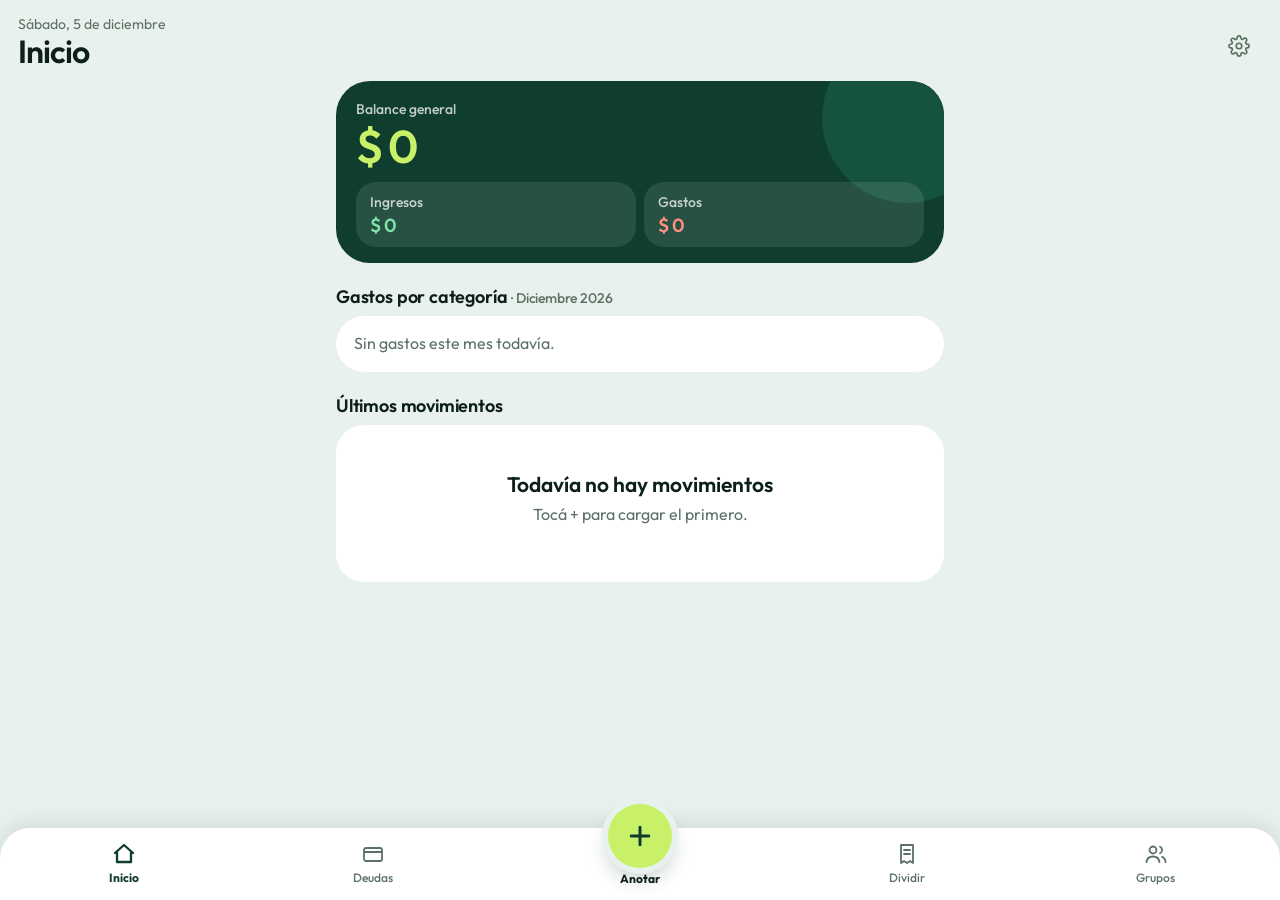
==== index.html @ 7098cc72 "Rediseño Bosque: bloques verde profundo + lima, Outfit, ingresos en verde y egresos en rojo siempre," ====
<!doctype html>
<html lang="es">
<head>
<meta charset="utf-8">
<meta name="viewport" content="width=device-width, initial-scale=1, viewport-fit=cover, interactive-widget=resizes-content">
<meta name="color-scheme" content="light dark">
<meta name="theme-color" content="#e9f1ec" media="(prefers-color-scheme: light)">
<meta name="theme-color" content="#0b1511" media="(prefers-color-scheme: dark)">
<meta name="apple-mobile-web-app-capable" content="yes">
<meta name="mobile-web-app-capable" content="yes">
<meta name="apple-mobile-web-app-title" content="Plata">
<link rel="manifest" href="manifest.json">
<link rel="icon" href="icons/icon.svg" type="image/svg+xml">
<link rel="apple-touch-icon" href="icons/icon-192.png">
<script>try{var t=localStorage.getItem('plata.theme');if(t==='light'||t==='dark'){var cs=t==='light'?'light dark':'dark';document.documentElement.setAttribute('data-theme',t);document.documentElement.style.colorScheme=cs;var m=document.querySelector('meta[name=color-scheme]');if(m)m.content=cs}}catch(e){}</script>
<link rel="preload" href="fonts/outfit.woff2" as="font" type="font/woff2" crossorigin>
<link rel="stylesheet" href="styles.css">
<title>Plata</title>
</head>
<body>
<header class="top">
  <div><p class="sub" id="sub"></p><h1 id="title">Inicio</h1></div>
  <span class="top-actions">
  <button class="icon-btn ai-only" data-act="chat" aria-label="Asistente">
    <svg viewBox="0 0 24 24" width="22" height="22" fill="none" stroke="currentColor" stroke-width="1.8" stroke-linecap="round" stroke-linejoin="round"><path d="M12 3l1.8 4.7L18.5 9.5l-4.7 1.8L12 16l-1.8-4.7L5.5 9.5l4.7-1.8zM19 15l.8 2.2L22 18l-2.2.8L19 21l-.8-2.2L16 18l2.2-.8z"/></svg>
  </button>
  <button class="icon-btn" data-act="settings" aria-label="Ajustes y backup">
    <svg viewBox="0 0 24 24" width="22" height="22" fill="none" stroke="currentColor" stroke-width="1.8" stroke-linecap="round"><circle cx="12" cy="12" r="3"/><path d="M19.4 15a1.7 1.7 0 0 0 .3 1.8l.1.1a2 2 0 1 1-2.8 2.8l-.1-.1a1.7 1.7 0 0 0-1.8-.3 1.7 1.7 0 0 0-1 1.5V21a2 2 0 1 1-4 0v-.1a1.7 1.7 0 0 0-1.1-1.5 1.7 1.7 0 0 0-1.8.3l-.1.1a2 2 0 1 1-2.8-2.8l.1-.1a1.7 1.7 0 0 0 .3-1.8 1.7 1.7 0 0 0-1.5-1H3a2 2 0 1 1 0-4h.1a1.7 1.7 0 0 0 1.5-1.1 1.7 1.7 0 0 0-.3-1.8l-.1-.1a2 2 0 1 1 2.8-2.8l.1.1a1.7 1.7 0 0 0 1.8.3H9a1.7 1.7 0 0 0 1-1.5V3a2 2 0 1 1 4 0v.1a1.7 1.7 0 0 0 1 1.5 1.7 1.7 0 0 0 1.8-.3l.1-.1a2 2 0 1 1 2.8 2.8l-.1.1a1.7 1.7 0 0 0-.3 1.8V9a1.7 1.7 0 0 0 1.5 1H21a2 2 0 1 1 0 4h-.1a1.7 1.7 0 0 0-1.5 1z"/></svg>
  </button>
  </span>
</header>

<main id="main"></main>

<nav class="tabs" id="tabs">
  <button data-act="tab" data-v="home"><svg viewBox="0 0 24 24"><path d="M3 11l9-8 9 8M5 10v10h14V10"/></svg><span>Inicio</span></button>
  <button data-act="tab" data-v="debts"><svg viewBox="0 0 24 24"><rect x="3" y="6" width="18" height="13" rx="2"/><path d="M3 10h18"/></svg><span>Deudas</span></button>
  <button class="add-center" data-act="addtx" aria-label="Anotar un gasto o ingreso"><span class="plus"><svg viewBox="0 0 24 24"><path d="M12 5v14M5 12h14"/></svg></span><span class="add-label">Anotar</span></button>
  <button data-act="tab" data-v="split"><svg viewBox="0 0 24 24"><path d="M6 3h12v18l-3-2-3 2-3-2-3 2zM9 8h6M9 12h6"/></svg><span>Dividir</span></button>
  <button data-act="tab" data-v="groups"><svg viewBox="0 0 24 24"><circle cx="9" cy="8" r="3.5"/><path d="M2.5 20c.5-3.5 3-5.5 6.5-5.5s6 2 6.5 5.5M16 4.8a3.5 3.5 0 0 1 0 6.4M18 14.8c2 .6 3.3 2.2 3.5 5.2"/></svg><span>Grupos</span></button>
</nav>

<div id="overlay" class="overlay" hidden>
  <div class="sheet" role="dialog" aria-modal="true">
    <div class="sheet-head"><h2 id="sheet-title"></h2><button class="icon-btn" data-act="close" aria-label="Cerrar">✕</button></div>
    <div id="sheet-body"></div>
  </div>
</div>
<section id="chat" class="chat" hidden aria-label="Asistente">
  <div class="chat-head"><button class="icon-btn" data-act="chatclose" aria-label="Volver">‹</button><b>Asistente</b>
    <span class="top-actions"><button class="icon-btn" data-act="chatclear" aria-label="Nueva conversación">↺</button><button class="icon-btn" data-act="cfg" aria-label="Configurar">⚙</button></span></div>
  <div id="chat-log" class="chat-log"></div>
  <form id="chat-form" class="chat-form"><input id="chat-input" type="text" placeholder="Escribí o dictá…" autocomplete="off" enterkeyhint="send"><button id="chat-send" class="btn">Enviar</button></form>
</section>
<div id="update" class="update" hidden role="status"><span>Hay una versión nueva de Plata.</span><button class="btn sm" data-act="reload">Actualizar</button></div>
<div id="toast" class="toast" hidden></div>

<script src="app.js"></script>
<script src="llm.js"></script>
<script src="assistant.js"></script>
<script src="calc.js"></script>
<script src="items.js"></script>
<script src="import.js"></script>
</body>
</html>
---- styles.css ----
/* Fuente propia (OFL), alojada en la app para que se vea igual en todos los teléfonos y funcione sin internet */
@font-face{font-family:"Outfit";src:url(fonts/outfit.woff2) format("woff2");font-weight:400 800;font-style:normal;font-display:swap;
  unicode-range:U+0000-00FF,U+0131,U+0152-0153,U+02BB-02BC,U+02C6,U+02DA,U+02DC,U+0304,U+0308,U+0329,U+2000-206F,U+20AC,U+2122,U+2191,U+2193,U+2212,U+2215,U+FEFF,U+FFFD}
/* Plata — identidad "Bosque": bloques de color, verde profundo con acento lima, formas redondas y objetivos táctiles grandes.
   Regla fija: ingresos en verde y egresos en rojo, siempre (--pos / --neg; sobre el bloque oscuro, --posx / --negx). */
:root{
  --bg:#e9f1ec; --surface:#ffffff; --ink:#0c1f18; --muted:#5b7066; --line:#d3e0d8;
  --accent:#0f3d2e; --accent-ink:#c8f169; --lime:#c8f169; --chip:#e4eee8;
  --pos:#157a52; --neg:#c0302a; --warn:#935f0c; --posx:#7ee2a8; --negx:#ff8f80;
  --hero:#0f3d2e; --hero2:#165240; --tint:15,61,46;
  --display:"Outfit",system-ui,-apple-system,"Segoe UI",Roboto,sans-serif;
  --sans:"Outfit",system-ui,-apple-system,"Segoe UI",Roboto,sans-serif;
  --nav-h:72px; --ease:cubic-bezier(.2,.8,.2,1);
}
:root{color-scheme:light dark}
/* oscuro: automático (según el teléfono) o forzado con data-theme="dark" */
@media (prefers-color-scheme:dark){
  :root:not([data-theme=light]){--bg:#0b1511;--surface:#13211b;--ink:#e6f2ec;--muted:#8aa398;--line:#223a2f;--chip:#1a2c24;
    --accent:#c8f169;--accent-ink:#0f3d2e;--pos:#7ee2a8;--neg:#ff8f80;--warn:#e0a94a;--tint:0,0,0;--hero:#0f3d2e;--hero2:#165240;color-scheme:dark}
}
:root[data-theme=dark]{--bg:#0b1511;--surface:#13211b;--ink:#e6f2ec;--muted:#8aa398;--line:#223a2f;--chip:#1a2c24;
  --accent:#c8f169;--accent-ink:#0f3d2e;--pos:#7ee2a8;--neg:#ff8f80;--warn:#e0a94a;--tint:0,0,0;--hero:#0f3d2e;--hero2:#165240;color-scheme:dark}
/* colores de las cintas (categorías) y del calendario de gasto por día; validados para claro y oscuro */
:root{--c1:#1a8a64;--c2:#3c6fd1;--c3:#d9692a;--c4:#b4468d;--c5:#b88f0f;--c6:#8a9a91;
  --h0:#e3ece7;--h1:#bfe0cf;--h2:#7fc2a2;--h3:#3a9b74;--h4:#0f3d2e;--t0:#8ba598;--t1:#0c1f18;--t2:#0c1f18;--t3:#ffffff;--t4:#c8f169;--alert:#c0302a;--alert-ink:#ffffff}
@media (prefers-color-scheme:dark){:root:not([data-theme=light]){--c1:#2fa888;--c2:#d9703c;--c3:#5b92ea;--c4:#c46aa0;--c5:#b88d18;--c6:#6f8279;
  --h0:#1a2c24;--h1:#1f4d3b;--h2:#2e7a5a;--h3:#4fae82;--h4:#a8e8c4;--t0:#5d786b;--t1:#cfe9dc;--t2:#ffffff;--t3:#06140e;--t4:#06140e;--alert:#ff8f80;--alert-ink:#2a0f0a}}
:root[data-theme=dark]{--c1:#2fa888;--c2:#d9703c;--c3:#5b92ea;--c4:#c46aa0;--c5:#b88d18;--c6:#6f8279;
  --h0:#1a2c24;--h1:#1f4d3b;--h2:#2e7a5a;--h3:#4fae82;--h4:#a8e8c4;--t0:#5d786b;--t1:#cfe9dc;--t2:#ffffff;--t3:#06140e;--t4:#06140e;--alert:#ff8f80;--alert-ink:#2a0f0a}
*{box-sizing:border-box;-webkit-tap-highlight-color:transparent}
html{scroll-behavior:smooth;-webkit-text-size-adjust:100%;text-size-adjust:100%}
html,body{overscroll-behavior-y:contain}   /* evita recargar sin querer al deslizar hacia abajo */
html,body{margin:0;background:var(--bg);color:var(--ink);font:16px/1.45 var(--sans);font-variant-numeric:tabular-nums}
button,input,select{font:inherit;color:inherit}
button{cursor:pointer;border:0;background:none;transition:transform .15s var(--ease),background-color .2s,opacity .2s}
button:active{transform:scale(.98)}

.top{position:sticky;top:0;z-index:5;display:flex;align-items:flex-end;justify-content:space-between;
  padding:calc(env(safe-area-inset-top) + 14px) 18px 10px;background:linear-gradient(var(--bg) 82%,transparent)}
.sub{margin:0;font-size:14px;color:var(--muted)}
.sub::first-letter{text-transform:uppercase}
.top h1{margin:0;font:600 32px/1.1 var(--display);letter-spacing:-.03em}
.icon-btn{width:46px;height:46px;border-radius:50%;display:grid;place-items:center;color:var(--muted)}
.icon-btn:hover{background:var(--chip);color:var(--ink)}
main{padding:2px 16px calc(var(--nav-h) + 120px + env(safe-area-inset-bottom));max-width:640px;margin:0 auto;position:relative}
main>*{animation:rise .38s var(--ease) both}
main>*:nth-child(2){animation-delay:.04s}main>*:nth-child(3){animation-delay:.08s}main>*:nth-child(4){animation-delay:.12s}
main>*:nth-child(5){animation-delay:.16s}main>*:nth-child(n+6){animation-delay:.2s}
@keyframes rise{from{opacity:0;transform:translateY(10px)}to{opacity:1;transform:none}}

/* superficies: bloques redondos de color, sin bordes */
.card{background:var(--surface);border-radius:28px;padding:16px 18px;margin-bottom:10px}
button.card{transition:transform .15s var(--ease),background-color .2s}
button.card:hover{background:var(--chip)}
/* bloque verde profundo: balance general y totales grandes */
.hero{position:relative;overflow:hidden;background:var(--hero);color:#fff;border-radius:34px;padding:18px 20px 16px;margin-bottom:10px}
.hero::after{content:"";position:absolute;right:-48px;top:-48px;width:170px;height:170px;border-radius:50%;background:var(--hero2);pointer-events:none}
.hero>*{position:relative;z-index:1}
.hero .label,.hero .muted{color:rgba(255,255,255,.75)}
.hero .big{color:var(--lime)}
.hero .big.neg{color:var(--negx)}
.hero .pos{color:var(--posx)}.hero .neg{color:var(--negx)}
.hero .pair{display:grid;grid-template-columns:1fr 1fr;gap:8px;margin-top:2px}
.hero .pair>div{background:rgba(255,255,255,.1);border-radius:20px;padding:10px 14px;display:grid;gap:1px}
.hero .pair b{font:600 19px var(--display);letter-spacing:-.02em;white-space:nowrap}
.label{font-size:14px;color:var(--muted);font-weight:500}
.big{font:600 46px/1.05 var(--display);letter-spacing:-.04em;margin:2px 0 12px}
.big.sm{font-size:36px}   /* balances larguísimos: la cifra se achica en vez de pasarse del ancho */
.pos{color:var(--pos)} .neg{color:var(--neg)} .muted{color:var(--muted)} .warn{color:var(--warn)}
.row{display:flex;align-items:center;gap:12px;justify-content:space-between}
.grid2{display:grid;grid-template-columns:1fr 1fr;gap:10px;margin-bottom:10px}
.grid2 .card{margin:0}
.stat{font:600 26px var(--display);margin-top:2px;letter-spacing:-.02em}
h3{margin:22px 0 8px;font:600 18px var(--display);color:var(--ink);letter-spacing:-.01em}
.card>h3:first-child{margin-top:0}
.list{margin-bottom:10px}
main>.list{background:var(--surface);border-radius:28px;padding:4px 14px}
.card .list,.dayc .list{background:none;border-radius:0;padding:0}
.item{display:flex;align-items:center;gap:14px;padding:11px 4px;min-height:60px;border-bottom:1px solid var(--line);width:100%;text-align:left;transition:background-color .2s,padding .2s var(--ease)}
.item:last-child{border-bottom:0}
@media (hover:hover){button.item:hover{background:var(--chip);padding-left:10px;padding-right:10px;border-radius:18px}}
.item .grow{flex:1;min-width:0}
.item .t{font-weight:600;white-space:nowrap;overflow:hidden;text-overflow:ellipsis}
.item .s{font-size:13.5px;color:var(--muted)}
.amt{font:600 17px var(--display);white-space:nowrap}
/* círculos con la inicial; en los movimientos toman el color de la categoría */
.dot{width:44px;height:44px;border-radius:50%;background:var(--chip);display:grid;place-items:center;font:600 18px var(--display);flex:none;color:var(--ink)}
.dot[style*="--c"]{color:#fff}
.dot.d5{color:#1d1500}
.bar{height:6px;border-radius:99px;background:var(--chip);overflow:hidden;margin-top:8px}
.bar>i{display:block;height:100%;background:var(--c1);border-radius:99px;transition:width .5s var(--ease)}
.catrow{margin:12px 0}.catrow .row{font-size:15px}
.empty{text-align:center;padding:40px 24px;color:var(--muted)}
.empty b{display:block;color:var(--ink);font:600 21px var(--display);margin-bottom:6px}

.btn{display:inline-flex;align-items:center;justify-content:center;gap:8px;min-height:52px;padding:0 24px;border-radius:26px;
  background:var(--accent);color:var(--accent-ink);font-weight:600;transition:transform .15s var(--ease),filter .2s,background-color .2s}
.btn:hover{filter:brightness(1.08)}
.btn.ghost{background:var(--chip);color:var(--ink)}.btn.ghost:hover{filter:none;background:var(--line)}
.btn.danger{background:transparent;color:var(--neg);box-shadow:inset 0 0 0 1.5px var(--line)}
.btn.block{width:100%}
.btn.sm{min-height:44px;padding:0 18px;font-size:15px;border-radius:22px}
.btns{display:flex;gap:8px;flex-wrap:wrap;margin-top:12px}
.month{display:flex;align-items:center;justify-content:space-between;margin:0 0 12px}
.month button{width:46px;height:46px;border-radius:50%;background:var(--surface);font-size:20px}
.month b{font:600 21px var(--display)}
/* botón central: anotar gasto o ingreso (círculo lima que sobresale de la barra) */
.tabs .add-center{flex:1.15;color:var(--ink);overflow:visible}
.add-center .plus{width:64px;height:64px;margin-top:-36px;border-radius:50%;background:var(--lime);color:#0f3d2e;display:grid;place-items:center;
  box-shadow:0 0 0 6px var(--bg),0 10px 20px rgba(var(--tint),.25);transition:transform .15s var(--ease),filter .2s}
.add-center .plus svg{width:30px;height:30px;stroke-width:2.4}
.add-center:hover .plus{filter:brightness(1.05)}
.add-center:active .plus{transform:scale(.94)}
.add-label{font-weight:700;margin-top:-1px}
.link{color:var(--accent);font-weight:600;text-decoration:underline;text-underline-offset:3px;padding:0}
:root:not([data-theme=dark]) .link{color:var(--c1)}
@media (prefers-color-scheme:dark){:root:not([data-theme=light]) .link{color:var(--accent)}}
.tiles .card{display:grid;gap:4px;text-align:left}
.tile-t{font:600 18px/1.2 var(--display);letter-spacing:-.01em}
.tiles .muted{font-size:13.5px}
.tabs{position:fixed;left:0;right:0;bottom:0;z-index:6;display:flex;height:calc(var(--nav-h) + env(safe-area-inset-bottom));
  padding-bottom:env(safe-area-inset-bottom);background:var(--surface);border-radius:30px 30px 0 0;box-shadow:0 -6px 20px rgba(var(--tint),.1)}
.tabs button{flex:1;display:flex;flex-direction:column;align-items:center;justify-content:center;gap:3px;color:var(--muted);font-size:12px;font-weight:500;position:relative}
.tabs svg{width:24px;height:24px;fill:none;stroke:currentColor;stroke-width:1.8;stroke-linecap:round;stroke-linejoin:round}
.tabs button.on{color:var(--accent);font-weight:700}
:root:not([data-theme=dark]) .tabs button.on{color:var(--hero)}
@media (prefers-color-scheme:dark){:root:not([data-theme=light]) .tabs button.on{color:var(--lime)}}
.tabs button.on svg{stroke-width:2.3}

.overlay{position:fixed;inset:0;z-index:40;background:rgba(5,20,14,.5);display:flex;align-items:flex-end;justify-content:center;backdrop-filter:blur(2px)}
.overlay[hidden]{display:none}
.sheet{background:var(--bg);width:100%;max-width:640px;max-height:92dvh;overflow:auto;border-radius:32px 32px 0 0;padding:8px 18px calc(24px + env(safe-area-inset-bottom));animation:up .28s var(--ease)}
@keyframes up{from{transform:translateY(48px);opacity:0}to{transform:none;opacity:1}}
.sheet-head{display:flex;justify-content:space-between;align-items:center;position:sticky;top:0;background:var(--bg);padding:10px 0;z-index:2}
.sheet-head h2{margin:0;font:600 24px var(--display);letter-spacing:-.02em}
form{display:grid;gap:14px}
label{display:grid;gap:6px;font-size:14px;font-weight:500;color:var(--muted)}
input[type=text],input[type=date],input[type=number],input[type=tel],input[type=password],select{
  width:100%;min-height:52px;padding:0 16px;border-radius:18px;border:0;background:var(--surface);color:var(--ink);font-size:17px;box-shadow:inset 0 0 0 1.5px var(--line);transition:box-shadow .2s}
input:focus,select:focus{outline:0;box-shadow:inset 0 0 0 2.5px var(--c1)}
/* tema Claro con el teléfono en oscuro: el navegador pinta en blanco el ícono del calendario */
@media (prefers-color-scheme:dark){:root[data-theme=light] input::-webkit-calendar-picker-indicator{filter:invert(1)}}
input.money{font:600 32px var(--display);min-height:68px;letter-spacing:-.02em}
.seg{display:grid;grid-auto-flow:column;gap:4px;background:var(--chip);padding:4px;border-radius:24px}
.seg label{margin:0;text-align:center;color:var(--ink);cursor:pointer;font-weight:500}
.seg input{position:absolute;opacity:0;pointer-events:none}
.seg span{display:block;padding:12px 6px;border-radius:20px;font-size:15px;transition:background-color .2s,color .2s}
.seg input:checked+span{background:var(--accent);color:var(--accent-ink);font-weight:600}
.checks{display:flex;flex-wrap:wrap;gap:8px}
.checks label{display:flex;flex-direction:row;align-items:center;gap:6px;background:var(--chip);color:var(--ink);padding:10px 14px;border-radius:99px;min-height:44px}
.toast{position:fixed;left:50%;transform:translateX(-50%);bottom:calc(var(--nav-h) + 96px + env(safe-area-inset-bottom));z-index:50;background:var(--ink);color:var(--bg);padding:12px 18px;border-radius:99px;font-size:14px;font-weight:600;max-width:90vw}
.toast[hidden]{display:none}
.update{position:fixed;left:14px;right:14px;bottom:calc(var(--nav-h) + 14px + env(safe-area-inset-bottom));z-index:45;max-width:612px;margin:0 auto;display:flex;align-items:center;justify-content:space-between;gap:12px;
  background:var(--ink);color:var(--bg);padding:10px 12px 10px 18px;border-radius:26px;box-shadow:0 10px 24px rgba(var(--tint),.3);font-weight:600;font-size:14px}
.update[hidden]{display:none}
.update .btn{background:var(--bg);color:var(--ink)}
.pill{display:inline-block;font-size:12px;font-weight:600;padding:2px 10px;border-radius:99px;background:var(--chip)}
.back{margin:0 0 8px -8px;color:var(--ink);font-weight:600;padding:8px}

.irow{display:grid;gap:8px;background:var(--surface);border-radius:20px;padding:10px}
.irow-top{display:grid;grid-template-columns:1fr 92px 40px;gap:8px;align-items:center}
.imp-top{display:grid;grid-template-columns:28px 1fr 96px;gap:8px;align-items:center}
.imp-top input[type=checkbox]{width:22px;height:22px;accent-color:var(--c1)}
.imp-bot{display:grid;grid-template-columns:1fr 1fr;gap:6px}
.imp-bot .m-cat{grid-column:1/-1}
.imp-bot input,.imp-bot select,.imp-top input[type=text]{font-size:14px;min-height:42px;padding:0 10px}
.btn:disabled{opacity:.5;cursor:default}
.combo{position:relative}
.combo input{padding-right:48px}
.combo-btn{position:absolute;right:4px;top:5px;width:42px;height:42px;border-radius:50%;color:var(--muted);font-size:16px}
.combo-btn:hover{background:var(--chip)}
.combo-list{position:absolute;left:0;right:0;top:calc(100% + 4px);z-index:8;max-height:220px;overflow:auto;background:var(--surface);border-radius:20px;
  box-shadow:0 12px 28px rgba(var(--tint),.28),inset 0 0 0 1.5px var(--line);padding:4px}
.combo-list[hidden]{display:none}
.combo-opt{display:block;width:100%;text-align:left;padding:12px 14px;border-radius:14px;color:var(--ink);font-size:16px}
.combo-opt:hover,.combo-opt:focus-visible{background:var(--chip)}
.combo-opt.new{color:var(--c1);font-weight:600}
.prows{display:grid;gap:10px}
.prow{display:grid;grid-template-columns:1fr 1fr 42px;gap:8px;align-items:center}
.prow.col{grid-template-columns:1fr;background:var(--surface);border-radius:20px;padding:10px}
.rowtop{display:grid;grid-template-columns:1fr 42px;gap:8px;align-items:center}
.checks label[hidden]{display:none}
.grid2 input[type=text]{min-height:46px;font-size:15px}
.top-actions{display:flex;gap:2px}
body:not(.has-ai) .ai-only{display:none!important}
.chat{position:fixed;inset:0;z-index:25;background:var(--bg);display:flex;flex-direction:column;max-width:640px;margin:0 auto}
.chat[hidden]{display:none}
.chat-head{display:flex;align-items:center;justify-content:space-between;padding:calc(env(safe-area-inset-top) + 10px) 12px 10px;box-shadow:0 1px 0 var(--line)}
.chat-head b{font:600 20px var(--display)}
.chat-head .icon-btn{font-size:22px}
.chat-log{flex:1;overflow:auto;padding:16px;display:flex;flex-direction:column;gap:10px}
.msg{max-width:85%;padding:11px 16px;border-radius:22px;line-height:1.4;word-wrap:break-word}
.msg.user{align-self:flex-end;background:var(--accent);color:var(--accent-ink);border-radius:22px 22px 6px 22px}
.msg.bot{align-self:flex-start;background:var(--surface);border-radius:22px 22px 22px 6px}
.msg.note{align-self:center;background:var(--chip);font-size:13px;font-weight:600;padding:6px 14px;color:var(--pos);border-radius:99px}
.msg.err{align-self:center;color:var(--neg);font-size:14px;text-align:center}
.typing{display:flex;gap:4px}.typing i{width:7px;height:7px;border-radius:50%;background:var(--muted);animation:b 1s infinite}
.typing i:nth-child(2){animation-delay:.15s}.typing i:nth-child(3){animation-delay:.3s}
@keyframes b{50%{opacity:.25}}
.chips{display:flex;flex-wrap:wrap;gap:8px;justify-content:center}
.chips button{background:var(--chip);padding:10px 16px;border-radius:99px;font-size:14px;min-height:44px}
.chips button:hover{background:var(--line)}
.chat-form{display:flex;gap:8px;padding:10px 12px calc(10px + env(safe-area-inset-bottom));box-shadow:0 -1px 0 var(--line)}
.chat-form input{flex:1;min-height:52px;padding:0 18px;border-radius:26px;border:0;background:var(--surface);box-shadow:inset 0 0 0 1.5px var(--line);font-size:17px}
.chat-form .btn:disabled{opacity:.5}
/* gastos por categoría / método de pago: selector + cinta + leyenda en cuadros */
.tog{display:grid;grid-template-columns:1fr 1fr;background:var(--chip);border-radius:24px;padding:4px;margin-bottom:12px}
.tog button{min-height:46px;border-radius:20px;font-weight:500;color:var(--muted)}
.tog .on{background:var(--accent);color:var(--accent-ink);font-weight:600}
.rib{display:flex;height:30px;border-radius:15px;overflow:hidden;gap:3px;margin:2px 0 12px}.rib i{display:block}
.lgd{display:grid;grid-template-columns:1fr 1fr;gap:8px}
.lgd>div{background:var(--bg);border-radius:20px;padding:9px 14px;min-width:0}
.lgd span{display:flex;align-items:center;gap:7px;font-size:14px;color:var(--muted);white-space:nowrap;overflow:hidden;text-overflow:ellipsis}
.lgd i{width:11px;height:11px;border-radius:3px;flex:none}.lgd b{display:block;font:600 17px var(--display);letter-spacing:-.01em}

/* ver por mes: resumen, calendario de calor con el importe en miles, día elegido */
.hero.slim{padding:14px 16px;border-radius:30px}
.hero.slim .pair{grid-template-columns:1fr 1fr 1fr;margin:0}
.hero.slim .pair>div{padding:8px 10px;background:transparent;border-radius:0}
.hero.slim .pair>div+div{border-left:1px solid rgba(255,255,255,.15)}
.hero.slim .pair b{font-size:15px}
.hero.slim::after{display:none}
.cal{display:grid;grid-template-columns:repeat(7,1fr);gap:5px}
.cal .w{font:500 12px var(--sans);text-align:center;color:var(--muted);padding-bottom:2px}
.cal .d{aspect-ratio:.82;min-height:48px;border-radius:14px;display:flex;flex-direction:column;align-items:center;justify-content:center;font:600 14px/1.15 var(--sans);color:var(--ink);position:relative}
.d small{font:400 10px/1 var(--sans);opacity:.9}
.d.l0{background:var(--h0);color:var(--t0)}.d.l1{background:var(--h1);color:var(--t1)}.d.l2{background:var(--h2);color:var(--t2)}.d.l3{background:var(--h3);color:var(--t3)}.d.l4{background:var(--h4);color:var(--t4)}
.d.x{background:var(--alert);color:var(--alert-ink)}.d.x::after{content:"▲";position:absolute;right:5px;top:3px;font-size:8px}
.d.f{background:transparent;box-shadow:inset 0 0 0 1.5px var(--line);color:var(--muted)}
.d.v{visibility:hidden}
.d.sel{box-shadow:0 0 0 3px var(--bg),0 0 0 5.5px var(--ink)}
.calkey{display:flex;align-items:center;gap:5px;font-size:12px;color:var(--muted);margin:12px 2px 0;flex-wrap:wrap}
.calkey i{width:16px;height:12px;border-radius:4px;display:block}
.dayc{margin-top:14px;background:var(--surface);border-radius:28px;padding:8px 16px 4px}
.dayc .dh{display:flex;justify-content:space-between;align-items:baseline;padding:8px 0 2px;font:600 18px var(--display);letter-spacing:-.02em}
.dayc .dh span{font:600 16px var(--display)}
.dayc .list{margin:0}
.fchips{display:flex;gap:8px;margin:18px 0 6px;flex-wrap:wrap}
.fchips button{min-height:46px;padding:0 18px;border-radius:99px;background:var(--surface);color:var(--muted);font-weight:500}
.fchips .on{background:var(--accent);color:var(--accent-ink);font-weight:600}
main.still>*{animation:none!important}
.back{min-height:46px;display:inline-flex;align-items:center}
:focus-visible{outline:3px solid var(--c1);outline-offset:2px}
@media (prefers-reduced-motion:reduce){*,*::before,*::after{animation-duration:.01ms!important;animation-delay:0s!important;transition-duration:.01ms!important;scroll-behavior:auto!important}}
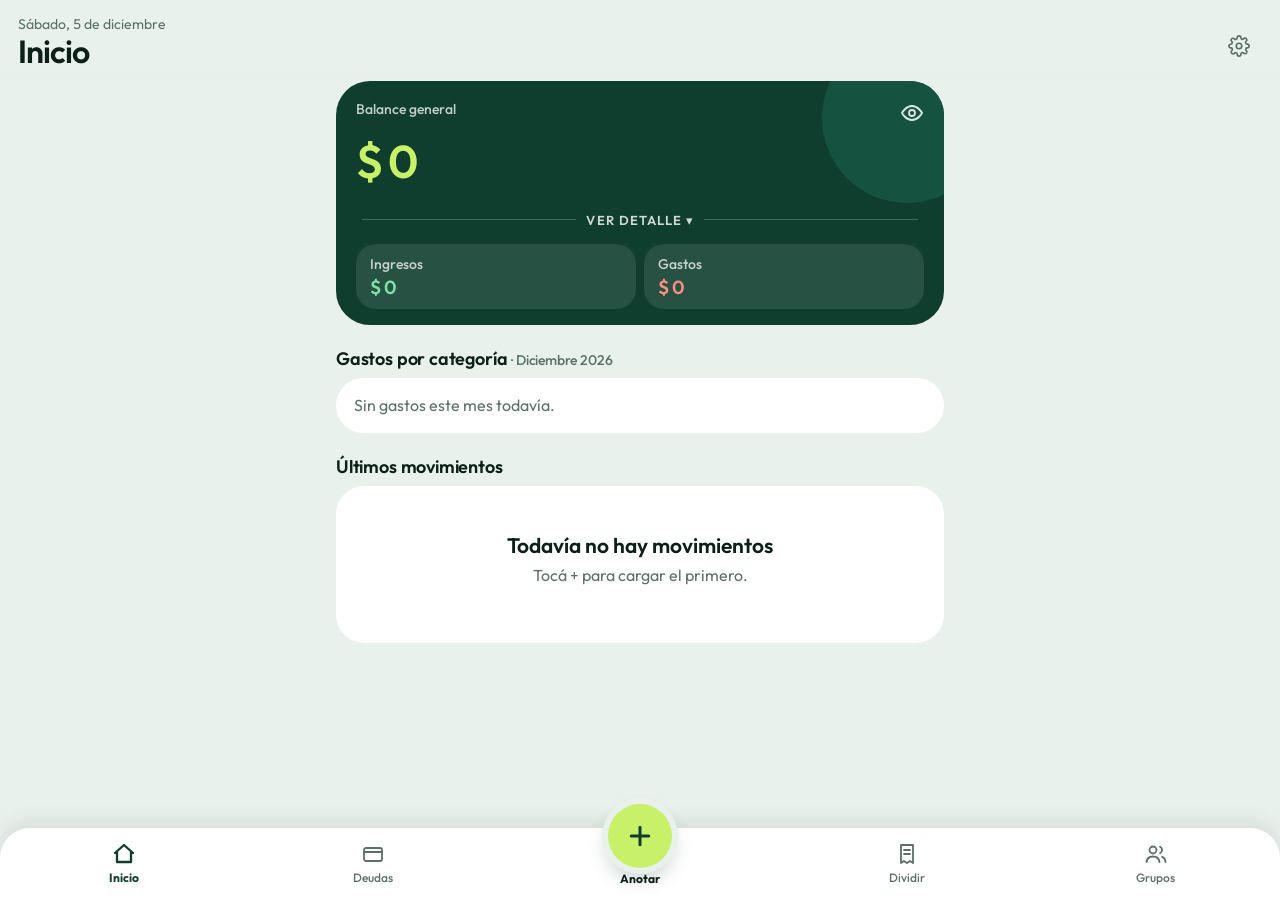
==== commit 4aa2aaba: "La pagina se desliza dentro de un contenedor propio para poder ocultar la barra (v45) Co-Authored-By" ====
--- a/index.html
+++ b/index.html
@@ -18,6 +18,7 @@
 <title>Plata</title>
 </head>
 <body>
+<div id="scroll" class="scroll">
 <header class="top">
   <div><p class="sub" id="sub"></p><h1 id="title">Inicio</h1></div>
   <span class="top-actions">
@@ -31,6 +32,7 @@
 </header>
 
 <main id="main"></main>
+</div>
 
 <nav class="tabs" id="tabs">
   <button data-act="tab" data-v="home"><svg viewBox="0 0 24 24"><path d="M3 11l9-8 9 8M5 10v10h14V10"/></svg><span>Inicio</span></button>
--- a/styles.css
+++ b/styles.css
@@ -22,14 +22,23 @@
   --accent:#c8f169;--accent-ink:#0f3d2e;--pos:#7ee2a8;--neg:#ff8f80;--warn:#e0a94a;--tint:0,0,0;--hero:#0f3d2e;--hero2:#165240;color-scheme:dark}
 /* colores de las cintas (categorías) y del calendario de gasto por día; validados para claro y oscuro */
 :root{--c1:#1a8a64;--c2:#3c6fd1;--c3:#d9692a;--c4:#b4468d;--c5:#b88f0f;--c6:#8a9a91;
-  --h0:#e3ece7;--h1:#bfe0cf;--h2:#7fc2a2;--h3:#3a9b74;--h4:#0f3d2e;--t0:#8ba598;--t1:#0c1f18;--t2:#0c1f18;--t3:#ffffff;--t4:#c8f169;--alert:#c0302a;--alert-ink:#ffffff}
+  --h0:#e3ece7;--t0:#4f665b;
+  --r1:#f6b5a6;--r2:#e5735f;--r3:#cf4630;--r4:#a82a1c;--g1:#9bd9c2;--g2:#3fb398;--g3:#11806a;--g4:#0b6652;
+  --rt1:#3a1209;--rt2:#2a0f0a;--rt3:#ffffff;--rt4:#ffffff;--gt1:#0c2a1f;--gt2:#06231a;--gt3:#ffffff;--gt4:#ffffff}
 @media (prefers-color-scheme:dark){:root:not([data-theme=light]){--c1:#2fa888;--c2:#d9703c;--c3:#5b92ea;--c4:#c46aa0;--c5:#b88d18;--c6:#6f8279;
-  --h0:#1a2c24;--h1:#1f4d3b;--h2:#2e7a5a;--h3:#4fae82;--h4:#a8e8c4;--t0:#5d786b;--t1:#cfe9dc;--t2:#ffffff;--t3:#06140e;--t4:#06140e;--alert:#ff8f80;--alert-ink:#2a0f0a}}
+  --h0:#1a2c24;--t0:#9db8ab;
+  --r1:#4a2420;--r2:#7d3129;--r3:#d9695a;--r4:#ff8f80;--g1:#17382f;--g2:#1f6a54;--g3:#2fa585;--g4:#7ee2a8;
+  --rt1:#ffd2ca;--rt2:#ffffff;--rt3:#1c0905;--rt4:#2a0f0a;--gt1:#c4eedd;--gt2:#ffffff;--gt3:#04150e;--gt4:#04150e}}
 :root[data-theme=dark]{--c1:#2fa888;--c2:#d9703c;--c3:#5b92ea;--c4:#c46aa0;--c5:#b88d18;--c6:#6f8279;
-  --h0:#1a2c24;--h1:#1f4d3b;--h2:#2e7a5a;--h3:#4fae82;--h4:#a8e8c4;--t0:#5d786b;--t1:#cfe9dc;--t2:#ffffff;--t3:#06140e;--t4:#06140e;--alert:#ff8f80;--alert-ink:#2a0f0a}
+  --h0:#1a2c24;--t0:#9db8ab;
+  --r1:#4a2420;--r2:#7d3129;--r3:#d9695a;--r4:#ff8f80;--g1:#17382f;--g2:#1f6a54;--g3:#2fa585;--g4:#7ee2a8;
+  --rt1:#ffd2ca;--rt2:#ffffff;--rt3:#1c0905;--rt4:#2a0f0a;--gt1:#c4eedd;--gt2:#ffffff;--gt3:#04150e;--gt4:#04150e}
 *{box-sizing:border-box;-webkit-tap-highlight-color:transparent}
-html{scroll-behavior:smooth;-webkit-text-size-adjust:100%;text-size-adjust:100%}
-html,body{overscroll-behavior-y:contain}   /* evita recargar sin querer al deslizar hacia abajo */
+html{-webkit-text-size-adjust:100%;text-size-adjust:100%}
+html,body{overscroll-behavior-y:contain}
+/* la página se desliza dentro de este contenedor (la barra del propio navegador no se puede ocultar con CSS, la de un contenedor sí) */
+.scroll{position:fixed;inset:0;overflow-y:auto;overflow-x:hidden;overscroll-behavior-y:contain;scroll-behavior:smooth}   /* evita recargar sin querer al deslizar hacia abajo */
+*{scrollbar-width:none}*::-webkit-scrollbar{display:none}   /* sin barra de desplazamiento visible (se sigue pudiendo deslizar) */
 html,body{margin:0;background:var(--bg);color:var(--ink);font:16px/1.45 var(--sans);font-variant-numeric:tabular-nums}
 button,input,select{font:inherit;color:inherit}
 button{cursor:pointer;border:0;background:none;transition:transform .15s var(--ease),background-color .2s,opacity .2s}
@@ -65,7 +74,8 @@
 .hero .pair b{font:600 19px var(--display);letter-spacing:-.02em;white-space:nowrap}
 .label{font-size:14px;color:var(--muted);font-weight:500}
 .big{font:600 46px/1.05 var(--display);letter-spacing:-.04em;margin:2px 0 12px}
-.big.sm{font-size:36px}   /* balances larguísimos: la cifra se achica en vez de pasarse del ancho */
+.big.sm{font-size:36px}.big.xs{font-size:28px}
+.stat.sm{font-size:20px}   /* balances larguísimos: la cifra se achica en vez de pasarse del ancho */
 .pos{color:var(--pos)} .neg{color:var(--neg)} .muted{color:var(--muted)} .warn{color:var(--warn)}
 .row{display:flex;align-items:center;gap:12px;justify-content:space-between}
 .grid2{display:grid;grid-template-columns:1fr 1fr;gap:10px;margin-bottom:10px}
@@ -158,8 +168,8 @@
 .back{margin:0 0 8px -8px;color:var(--ink);font-weight:600;padding:8px}
 
 .irow{display:grid;gap:8px;background:var(--surface);border-radius:20px;padding:10px}
-.irow-top{display:grid;grid-template-columns:1fr 92px 40px;gap:8px;align-items:center}
-.imp-top{display:grid;grid-template-columns:28px 1fr 96px;gap:8px;align-items:center}
+.irow-top{display:grid;grid-template-columns:1fr 124px 40px;gap:8px;align-items:center}
+.imp-top{display:grid;grid-template-columns:28px 1fr 118px;gap:8px;align-items:center}
 .imp-top input[type=checkbox]{width:22px;height:22px;accent-color:var(--c1)}
 .imp-bot{display:grid;grid-template-columns:1fr 1fr;gap:6px}
 .imp-bot .m-cat{grid-column:1/-1}
@@ -167,7 +177,7 @@
 .btn:disabled{opacity:.5;cursor:default}
 .combo{position:relative}
 .combo input{padding-right:48px}
-.combo-btn{position:absolute;right:4px;top:5px;width:42px;height:42px;border-radius:50%;color:var(--muted);font-size:16px}
+.combo-btn{position:absolute;right:3px;top:4px;width:46px;height:46px;border-radius:50%;color:var(--muted);font-size:16px}
 .combo-btn:hover{background:var(--chip)}
 .combo-list{position:absolute;left:0;right:0;top:calc(100% + 4px);z-index:8;max-height:220px;overflow:auto;background:var(--surface);border-radius:20px;
   box-shadow:0 12px 28px rgba(var(--tint),.28),inset 0 0 0 1.5px var(--line);padding:4px}
@@ -210,8 +220,10 @@
 .rib{display:flex;height:30px;border-radius:15px;overflow:hidden;gap:3px;margin:2px 0 12px}.rib i{display:block}
 .lgd{display:grid;grid-template-columns:1fr 1fr;gap:8px}
 .lgd>div{background:var(--bg);border-radius:20px;padding:9px 14px;min-width:0}
-.lgd span{display:flex;align-items:center;gap:7px;font-size:14px;color:var(--muted);white-space:nowrap;overflow:hidden;text-overflow:ellipsis}
-.lgd i{width:11px;height:11px;border-radius:3px;flex:none}.lgd b{display:block;font:600 17px var(--display);letter-spacing:-.01em}
+.lgd span{display:flex;align-items:center;gap:7px;font-size:14px;color:var(--muted);white-space:nowrap;min-width:0}
+.lgd em{font-style:normal}.lgd .n{overflow:hidden;text-overflow:ellipsis;min-width:0}
+.lgd b small{font:500 13px var(--sans);color:var(--muted);letter-spacing:0}
+.lgd i{width:11px;height:11px;border-radius:3px;flex:none}.lgd b{display:flex;justify-content:space-between;align-items:baseline;gap:6px;font:600 17px var(--display);letter-spacing:-.01em}
 
 /* ver por mes: resumen, calendario de calor con el importe en miles, día elegido */
 .hero.slim{padding:14px 16px;border-radius:30px}
@@ -223,14 +235,16 @@
 .cal{display:grid;grid-template-columns:repeat(7,1fr);gap:5px}
 .cal .w{font:500 12px var(--sans);text-align:center;color:var(--muted);padding-bottom:2px}
 .cal .d{aspect-ratio:.82;min-height:48px;border-radius:14px;display:flex;flex-direction:column;align-items:center;justify-content:center;font:600 14px/1.15 var(--sans);color:var(--ink);position:relative}
-.d small{font:400 10px/1 var(--sans);opacity:.9}
-.d.l0{background:var(--h0);color:var(--t0)}.d.l1{background:var(--h1);color:var(--t1)}.d.l2{background:var(--h2);color:var(--t2)}.d.l3{background:var(--h3);color:var(--t3)}.d.l4{background:var(--h4);color:var(--t4)}
-.d.x{background:var(--alert);color:var(--alert-ink)}.d.x::after{content:"▲";position:absolute;right:5px;top:3px;font-size:8px}
+.d small{font:500 10.5px/1 var(--sans)}.d small b{font-weight:800;margin-right:1px}
+.d.l0{background:var(--h0);color:var(--t0)}
+.d.r1{background:var(--r1);color:var(--rt1)}.d.r2{background:var(--r2);color:var(--rt2)}.d.r3{background:var(--r3);color:var(--rt3)}.d.r4{background:var(--r4);color:var(--rt4)}
+.d.g1{background:var(--g1);color:var(--gt1)}.d.g2{background:var(--g2);color:var(--gt2)}.d.g3{background:var(--g3);color:var(--gt3)}.d.g4{background:var(--g4);color:var(--gt4)}
 .d.f{background:transparent;box-shadow:inset 0 0 0 1.5px var(--line);color:var(--muted)}
 .d.v{visibility:hidden}
 .d.sel{box-shadow:0 0 0 3px var(--bg),0 0 0 5.5px var(--ink)}
 .calkey{display:flex;align-items:center;gap:5px;font-size:12px;color:var(--muted);margin:12px 2px 0;flex-wrap:wrap}
-.calkey i{width:16px;height:12px;border-radius:4px;display:block}
+.calkey i{width:16px;height:12px;border-radius:4px;display:block}.calkey i.mid{background:var(--h0);box-shadow:inset 0 0 0 1px var(--line)}
+.calnote{margin:8px 2px 0;font-size:13px;color:var(--muted)}.calnote b{color:var(--ink)}
 .dayc{margin-top:14px;background:var(--surface);border-radius:28px;padding:8px 16px 4px}
 .dayc .dh{display:flex;justify-content:space-between;align-items:baseline;padding:8px 0 2px;font:600 18px var(--display);letter-spacing:-.02em}
 .dayc .dh span{font:600 16px var(--display)}
@@ -238,6 +252,63 @@
 .fchips{display:flex;gap:8px;margin:18px 0 6px;flex-wrap:wrap}
 .fchips button{min-height:46px;padding:0 18px;border-radius:99px;background:var(--surface);color:var(--muted);font-weight:500}
 .fchips .on{background:var(--accent);color:var(--accent-ink);font-weight:600}
+/* campos de monto: símbolo $ fijo a la izquierda */
+.mi{position:relative;display:block;min-width:0}
+.mi>.cur{position:absolute;left:13px;top:50%;transform:translateY(-50%);color:var(--muted);font-weight:600;font-size:15px;pointer-events:none;transition:color .15s}
+.mi:has(input:not(:placeholder-shown))>.cur{color:var(--ink)}
+.mi input[inputmode]{padding-left:26px}
+.imp-top .mi>.cur,.irow-top .mi>.cur{left:10px;font-size:14px}
+.imp-top .mi input[inputmode],.irow-top .mi input[inputmode]{padding-left:22px;padding-right:8px}
+.mi.big>.cur{left:16px;font:600 28px var(--display)}
+.mi.big input[inputmode]{padding-left:42px}
+/* cambio de categoría ↔ método de pago: solo se anima la cinta y la leyenda */
+.swap{animation:swapin .28s var(--ease) both}
+@keyframes swapin{from{opacity:0;transform:translateY(5px)}to{opacity:1;transform:none}}
+/* mover plata: cómo queda el saldo de cada cuenta */
+.effect{background:var(--surface);border-radius:18px;padding:10px 14px;font-size:14px;display:flex;justify-content:space-between;align-items:center;gap:10px}
+/* fichas de cuenta sobre el calendario */
+.chips2{display:flex;gap:8px;overflow-x:auto;scrollbar-width:none;margin:0 -16px 12px;padding:2px 16px}.chips2::-webkit-scrollbar{display:none}
+.chips2 button{flex:none;min-height:46px;padding:0 16px;border-radius:99px;background:var(--surface);color:var(--muted);font-weight:500;display:flex;align-items:center;gap:8px;white-space:nowrap}
+.chips2 button i{width:10px;height:10px;border-radius:50%;display:block;flex:none}
+.chips2 .on{background:var(--accent);color:var(--accent-ink);font-weight:600}
+.dot.tr{background:var(--chip);color:var(--muted);font-size:20px}
+/* balance: ojo, línea de resumen y detalle por cuenta */
+.hero .toprow{display:flex;justify-content:space-between;align-items:flex-start}
+.eye{width:44px;height:44px;margin:-8px -10px 0 0;display:grid;place-items:center;border-radius:50%;color:rgba(255,255,255,.85);flex:none}
+.eye svg{width:24px;height:24px;fill:none;stroke:currentColor;stroke-width:1.8;stroke-linecap:round;stroke-linejoin:round}
+.hero .insight{font-size:13.5px;margin:-6px 0 8px;color:rgba(255,255,255,.85)}.hero .insight b{font-weight:700}
+.hero .det{display:flex;align-items:center;gap:10px;width:100%;color:rgba(255,255,255,.8);font:600 13px var(--sans);letter-spacing:.08em;text-transform:uppercase;margin:0 0 2px;min-height:44px}
+.hero .det i{flex:1;height:1px;background:rgba(255,255,255,.22);display:block}
+.hero .drows{margin-bottom:8px}
+.hero .drow{display:grid;grid-template-columns:16px 1fr auto;gap:10px;align-items:center;min-height:46px;width:100%;text-align:left;color:#fff;border-top:1px solid rgba(255,255,255,.1)}
+.hero .drow i{width:10px;height:10px;border-radius:50%;display:block}.hero .drow b{font:600 16px var(--display)}.hero .drow small{opacity:.7;font-size:12.5px;margin-left:6px}
+.hero .drow b.neg{color:var(--negx)}
+/* elegir la cuenta con una lista: círculo de selección, nombre, saldo y cómo queda */
+.pk>.label{margin-bottom:6px}
+.rcards{display:grid;border-radius:22px;background:var(--surface);overflow:hidden;box-shadow:inset 0 0 0 1.5px var(--line)}
+.rcmore{display:grid}.rcmore[hidden]{display:none}
+.rc{display:grid;grid-template-columns:28px 1fr auto;gap:12px;align-items:center;min-height:62px;padding:6px 14px;width:100%;text-align:left;border-top:1px solid var(--line)}
+.rcards>.rc:first-child{border-top:0}
+.rc .rb{width:24px;height:24px;border-radius:50%;box-shadow:inset 0 0 0 2px var(--muted);display:block;flex:none}
+.rc.on{background:var(--chip)}.rc.on .rb{box-shadow:inset 0 0 0 7px var(--accent)}
+.rc b{display:block;font-weight:600}.rc small{display:block;color:var(--muted);font-size:13px}
+.rc .am{font:600 16px var(--display);white-space:nowrap}
+.rc:disabled{opacity:.4;cursor:default}
+.rc.more{min-height:50px;color:var(--muted);font-weight:500}
+.rc.add{grid-template-columns:28px 1fr}.rc.add .rb.plus{box-shadow:none;display:grid;place-items:center;font:500 22px/1 var(--sans);color:var(--c1)}
+.rc.add .newbtn{text-align:left;font-weight:600;color:var(--c1);min-height:44px}.rc.add .newbtn[hidden],.rc.add .newin[hidden]{display:none}
+.rc.add .newin{min-height:44px;box-shadow:none;background:transparent;padding:0;border-radius:0;font-size:16px}
+.rc.add .newin:focus{box-shadow:none}
+.item .ch{color:var(--muted);font-size:22px;flex:none}
+.sheet h3:first-child{margin-top:4px}
+/* hoja de resumen de una cuenta */
+.mini3{display:grid;gap:8px;margin:2px 0 14px}
+.mini3>div{background:var(--surface);border-radius:20px;padding:10px 12px;min-width:0}
+.mini3 small{display:block;color:var(--muted);font-size:12.5px}.mini3 b{display:block;font:600 16px var(--display);margin-top:2px;white-space:nowrap;overflow:hidden;text-overflow:ellipsis}
+.mini3.stack{grid-template-columns:1fr}.mini3.stack>div{display:flex;justify-content:space-between;align-items:baseline;gap:12px}.mini3.stack b{margin:0;font-size:17px}
+.acts{display:flex;gap:8px;margin:12px 0 0}.acts .btn{flex:1;min-width:0;padding:0 10px;font-size:15px}
+.lgd.long b{font-size:15px;flex-wrap:wrap;row-gap:0}
+.hero .drow>span{min-width:0;overflow:hidden;text-overflow:ellipsis;white-space:nowrap}.hero .drow b{white-space:nowrap}
 main.still>*{animation:none!important}
 .back{min-height:46px;display:inline-flex;align-items:center}
 :focus-visible{outline:3px solid var(--c1);outline-offset:2px}
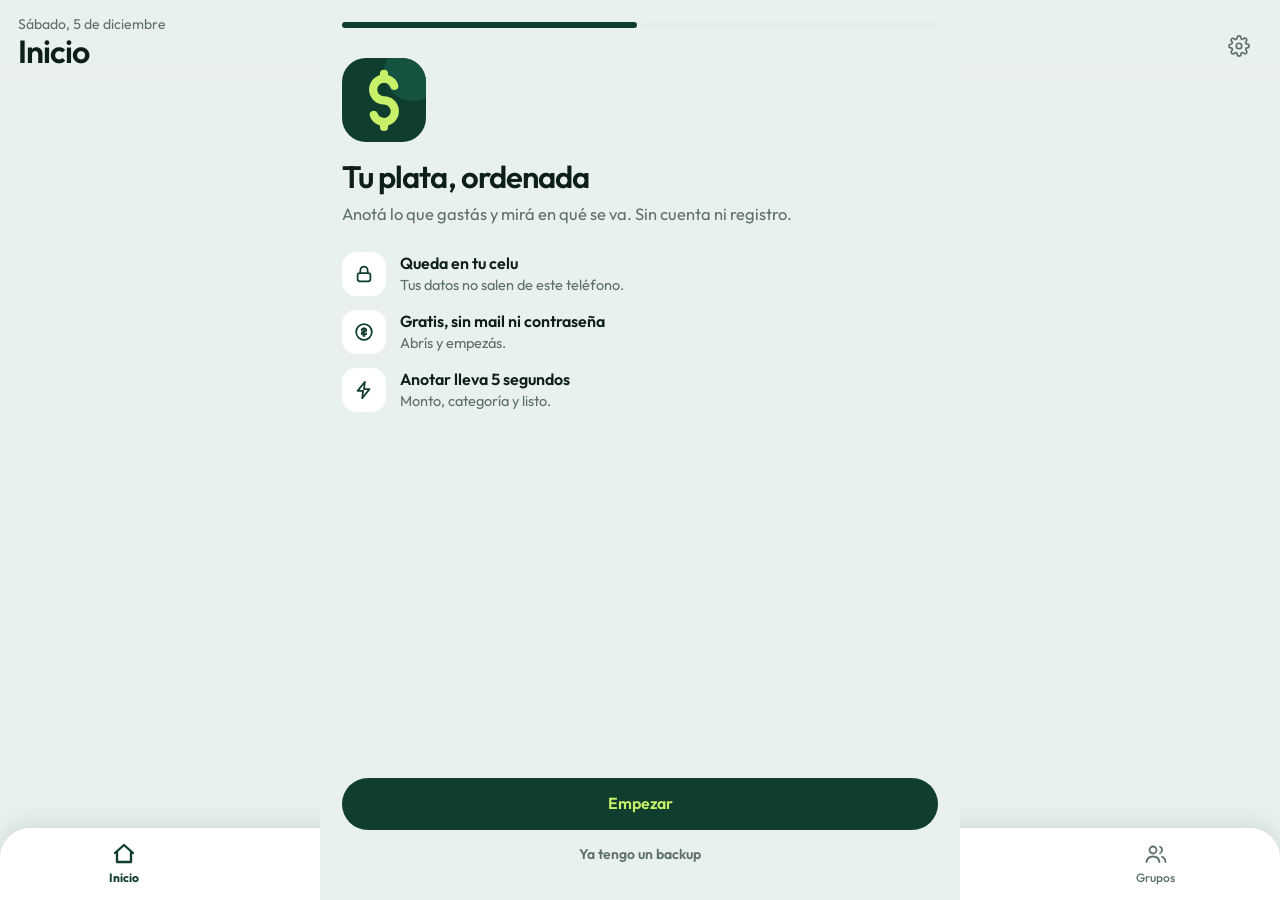
==== commit 08e8cacf: "Bienvenida de primera vez: qué es Plata y saldos iniciales por cuenta (v51) Co-Authored-By: Claude S" ====
--- a/index.html
+++ b/index.html
@@ -52,10 +52,12 @@
   <div class="chat-head"><button class="icon-btn" data-act="chatclose" aria-label="Volver">‹</button><b>Asistente</b>
     <span class="top-actions"><button class="icon-btn" data-act="chatclear" aria-label="Nueva conversación">↺</button><button class="icon-btn" data-act="cfg" aria-label="Configurar">⚙</button></span></div>
   <div id="chat-log" class="chat-log"></div>
-  <form id="chat-form" class="chat-form"><input id="chat-input" type="text" placeholder="Escribí o dictá…" autocomplete="off" enterkeyhint="send"><button id="chat-send" class="btn">Enviar</button></form>
+  <div id="chat-att" class="chat-att" hidden></div>
+  <form id="chat-form" class="chat-form"><label class="icon-btn att-btn" title="Adjuntar foto o PDF" aria-label="Adjuntar foto o PDF"><input type="file" id="chat-file" accept="image/*,application/pdf" hidden><svg viewBox="0 0 24 24" width="24" height="24" fill="none" stroke="currentColor" stroke-width="1.8" stroke-linecap="round" stroke-linejoin="round"><path d="M4 8h3l2-3h6l2 3h3v11H4z"/><circle cx="12" cy="13" r="3.5"/></svg></label><input id="chat-input" type="text" placeholder="Escribí o dictá…" autocomplete="off" enterkeyhint="send"><button id="chat-send" class="btn">Enviar</button></form>
 </section>
 <div id="update" class="update" hidden role="status"><span>Hay una versión nueva de Plata.</span><button class="btn sm" data-act="reload">Actualizar</button></div>
 <div id="toast" class="toast" hidden></div>
+<section id="onb" class="onb" role="dialog" aria-modal="true" aria-labelledby="onb-h" hidden></section>
 
 <script src="app.js"></script>
 <script src="llm.js"></script>
@@ -63,5 +65,6 @@
 <script src="calc.js"></script>
 <script src="items.js"></script>
 <script src="import.js"></script>
+<script src="onboarding.js"></script>
 </body>
 </html>
--- a/styles.css
+++ b/styles.css
@@ -97,6 +97,8 @@
 .dot{width:44px;height:44px;border-radius:50%;background:var(--chip);display:grid;place-items:center;font:600 18px var(--display);flex:none;color:var(--ink)}
 .dot[style*="--c"]{color:#fff}
 .dot.d5{color:#1d1500}
+.dot svg{width:22px;height:22px;fill:none;stroke:currentColor;stroke-width:1.9;stroke-linecap:round;stroke-linejoin:round}
+.dayh{display:flex;justify-content:space-between;align-items:baseline;padding:12px 4px 2px;font-size:13px;font-weight:600;color:var(--muted)}.dayh:first-child{padding-top:6px}.dayh span::first-letter{text-transform:uppercase}.dayh b{font-weight:600}
 .bar{height:6px;border-radius:99px;background:var(--chip);overflow:hidden;margin-top:8px}
 .bar>i{display:block;height:100%;background:var(--c1);border-radius:99px;transition:width .5s var(--ease)}
 .catrow{margin:12px 0}.catrow .row{font-size:15px}
@@ -213,6 +215,10 @@
 .chat-form{display:flex;gap:8px;padding:10px 12px calc(10px + env(safe-area-inset-bottom));box-shadow:0 -1px 0 var(--line)}
 .chat-form input{flex:1;min-height:52px;padding:0 18px;border-radius:26px;border:0;background:var(--surface);box-shadow:inset 0 0 0 1.5px var(--line);font-size:17px}
 .chat-form .btn:disabled{opacity:.5}
+.att-btn{flex:none;width:52px;height:52px;background:var(--surface);box-shadow:inset 0 0 0 1.5px var(--line);color:var(--ink);cursor:pointer}
+.chat-att{display:flex;align-items:center;gap:10px;padding:8px 14px;box-shadow:0 -1px 0 var(--line)}.chat-att[hidden]{display:none}
+.chat-att img{width:44px;height:44px;border-radius:12px;object-fit:cover}.chat-att .n{flex:1;min-width:0;white-space:nowrap;overflow:hidden;text-overflow:ellipsis;font-size:14px}
+.msg img.att{display:block;max-width:160px;max-height:160px;border-radius:12px;margin:0 0 6px}.msg .attf{font-size:14px;margin:0 0 6px;opacity:.85}
 /* gastos por categoría / método de pago: selector + cinta + leyenda en cuadros */
 .tog{display:grid;grid-template-columns:1fr 1fr;background:var(--chip);border-radius:24px;padding:4px;margin-bottom:12px}
 .tog button{min-height:46px;border-radius:20px;font-weight:500;color:var(--muted)}
@@ -309,6 +315,27 @@
 .acts{display:flex;gap:8px;margin:12px 0 0}.acts .btn{flex:1;min-width:0;padding:0 10px;font-size:15px}
 .lgd.long b{font-size:15px;flex-wrap:wrap;row-gap:0}
 .hero .drow>span{min-width:0;overflow:hidden;text-overflow:ellipsis;white-space:nowrap}.hero .drow b{white-space:nowrap}
+/* lista de modelos de IA dentro de la hoja de configuración */
+.mpick{display:grid;gap:4px;max-height:260px;overflow-y:auto;background:var(--surface);border-radius:20px;padding:6px;margin:6px 0 4px}
+.mpick button{text-align:left;padding:9px 12px;border-radius:14px;min-height:48px;display:block;width:100%}
+.mpick b{display:block;font-weight:600;font-size:15px}.mpick small{display:block;color:var(--muted);font-size:12.5px;overflow-wrap:anywhere}
+.mpick button.on{background:var(--accent);color:var(--accent-ink)}.mpick button.on small{color:inherit;opacity:.8}
+/* bienvenida (primera vez) */
+.onb{position:fixed;inset:0;z-index:60;background:var(--bg);overflow-y:auto;padding:calc(env(safe-area-inset-top) + 22px) 22px calc(22px + env(safe-area-inset-bottom));display:flex;flex-direction:column;max-width:640px;margin:0 auto}
+.onb[hidden]{display:none}
+.onb>*{flex:none}.onb h1{font:600 31px/1.1 var(--display);letter-spacing:-.03em;margin:18px 0 8px;outline:0}.onb-lead{font-size:16.5px;color:var(--muted);margin:0 0 20px}
+.onb-push{flex:1 0 12px}.onb-logo{width:84px;height:84px;border-radius:24px;display:block;margin-top:30px}
+.onb-top{display:flex;align-items:center;gap:10px}.onb-top .onb-dots{flex:1}.onb-back{width:44px;height:44px;border-radius:50%;font-size:28px;line-height:1;color:var(--muted);margin-left:-10px}
+.onb-dots{display:flex;gap:6px}.onb-dots i{height:6px;flex:1;border-radius:99px;background:var(--chip)}.onb-dots i.on{background:var(--accent)}
+.onb-skip{color:var(--muted);font-weight:600;min-height:48px;display:flex;align-items:center;justify-content:center;width:100%;text-align:center}
+.onb-pts{display:grid;gap:14px;margin:6px 0 22px}.onb-pts>div{display:flex;gap:14px;align-items:flex-start}
+.onb-pts .ico{width:44px;height:44px;border-radius:14px;background:var(--surface);display:grid;place-items:center;flex:none;color:var(--accent)}
+.onb-pts svg{width:22px;height:22px;fill:none;stroke:currentColor;stroke-width:1.9;stroke-linecap:round;stroke-linejoin:round}
+.onb-pts p{margin:0}.onb-pts b{display:block;font-weight:600}.onb-pts span{display:block;color:var(--muted);font-size:14.5px;line-height:1.35}
+.onb-acc{display:grid;grid-template-columns:44px 1fr;gap:12px;align-items:center;margin:0 0 10px}.onb-acc .dot{width:44px;height:44px}
+.onb-acc label{margin:0;display:grid;gap:4px}.onb-acc .nm{font-weight:600}.onb-acc .mi input{font:600 20px var(--display);height:52px}
+.onb-sum{display:flex;justify-content:space-between;align-items:baseline;background:var(--surface);border-radius:22px;padding:14px 18px;margin:6px 0 14px}.onb-sum b{font:600 24px var(--display)}
+body.onb-open{overflow:hidden}
 main.still>*{animation:none!important}
 .back{min-height:46px;display:inline-flex;align-items:center}
 :focus-visible{outline:3px solid var(--c1);outline-offset:2px}
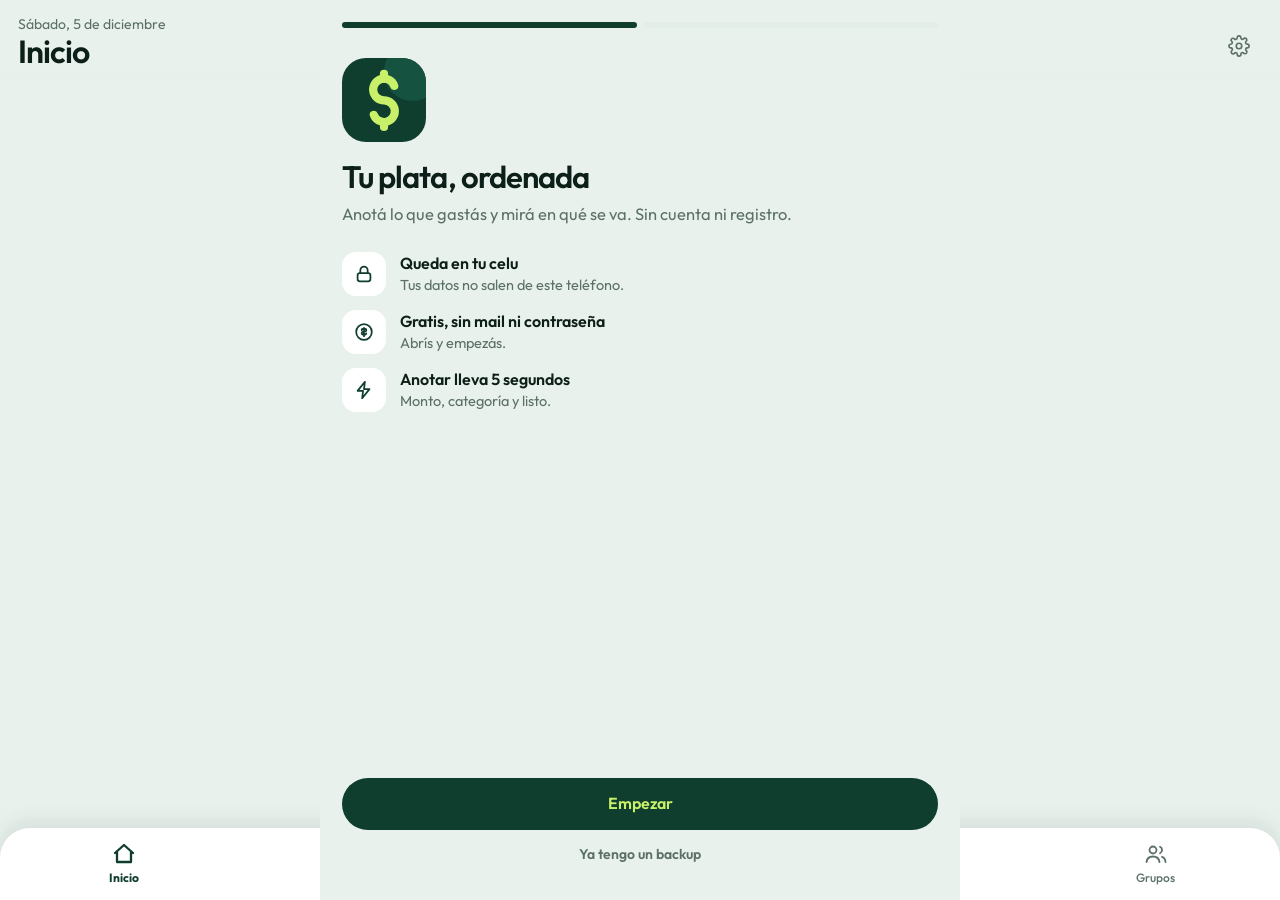
==== commit 942cc2b1: "Grupos: editar integrantes y reparto por montos/%; Dividir: explicaciones, ejemplo y guardar en un g" ====
--- a/index.html
+++ b/index.html
@@ -65,6 +65,7 @@
 <script src="calc.js"></script>
 <script src="items.js"></script>
 <script src="import.js"></script>
+<script src="grupos.js"></script>
 <script src="onboarding.js"></script>
 </body>
 </html>
--- a/styles.css
+++ b/styles.css
@@ -336,6 +336,12 @@
 .onb-acc label{margin:0;display:grid;gap:4px}.onb-acc .nm{font-weight:600}.onb-acc .mi input{font:600 20px var(--display);height:52px}
 .onb-sum{display:flex;justify-content:space-between;align-items:baseline;background:var(--surface);border-radius:22px;padding:14px 18px;margin:6px 0 14px}.onb-sum b{font:600 24px var(--display)}
 body.onb-open{overflow:hidden}
+/* integrantes del grupo y reparto por montos / % */
+.mem{display:flex;flex-wrap:wrap;gap:8px;margin:0 0 12px}.mem button{background:var(--chip);border-radius:20px;min-height:44px;padding:0 14px;font-weight:500;font-size:14.5px}.mem .add{background:transparent;box-shadow:inset 0 0 0 1.5px var(--line);color:var(--muted)}
+.gpers{display:grid;grid-template-columns:1fr 140px;gap:10px;align-items:center;margin:0 0 8px}.gpers>*{min-width:0}.gpers .nm{font-weight:600;overflow:hidden;text-overflow:ellipsis}.gpers .mi input{width:100%;min-width:0;box-sizing:border-box}.gpers .mi input{height:48px;font:600 17px var(--display)}
+.mi.pct>.cur{left:auto;right:14px}.mi.pct input[inputmode]{padding-left:14px;padding-right:32px}
+.gleft{display:flex;justify-content:space-between;align-items:center;background:var(--chip);border-radius:16px;padding:11px 14px;margin:2px 0 10px;font-size:14px}.gleft b{font-weight:600}
+.mrow{display:flex;justify-content:space-between;align-items:center;gap:12px;padding:9px 0;border-bottom:1px solid var(--line)}.mrow:last-of-type{border:0}.mrow b{font-weight:600}
 main.still>*{animation:none!important}
 .back{min-height:46px;display:inline-flex;align-items:center}
 :focus-visible{outline:3px solid var(--c1);outline-offset:2px}
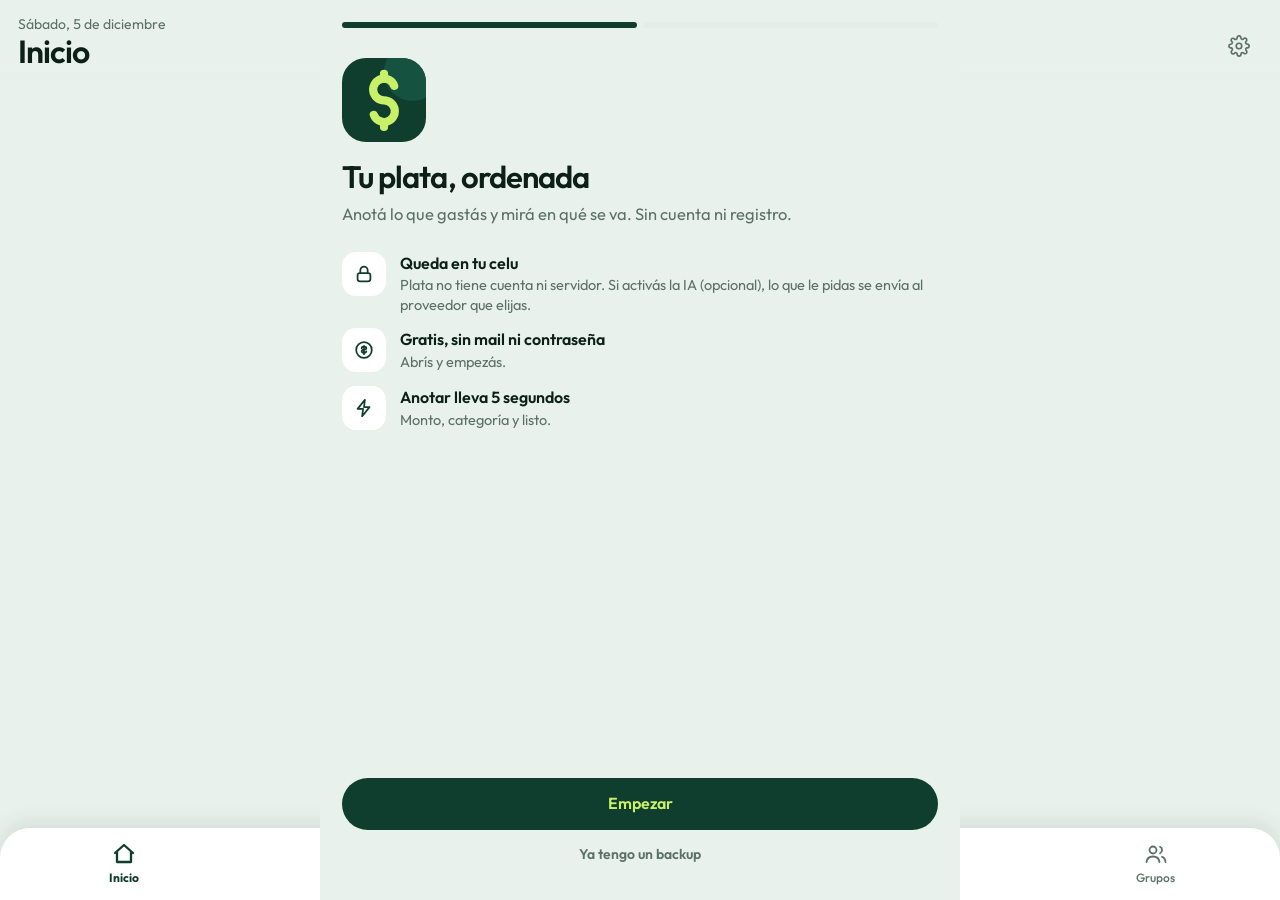
==== commit 22b41bbc: "Confianza: nucleo en centavos (core.js) con 28 pruebas, guardado seguro con error real, migracion co" ====
--- a/index.html
+++ b/index.html
@@ -57,8 +57,10 @@
 </section>
 <div id="update" class="update" hidden role="status"><span>Hay una versión nueva de Plata.</span><button class="btn sm" data-act="reload">Actualizar</button></div>
 <div id="toast" class="toast" hidden></div>
+<div id="saveerr" class="saveerr" role="alert" hidden></div>
 <section id="onb" class="onb" role="dialog" aria-modal="true" aria-labelledby="onb-h" hidden></section>
 
+<script src="core.js"></script>
 <script src="app.js"></script>
 <script src="llm.js"></script>
 <script src="assistant.js"></script>
@@ -66,6 +68,7 @@
 <script src="items.js"></script>
 <script src="import.js"></script>
 <script src="grupos.js"></script>
+<script src="respaldo.js"></script>
 <script src="onboarding.js"></script>
 </body>
 </html>
--- a/styles.css
+++ b/styles.css
@@ -342,6 +342,11 @@
 .mi.pct>.cur{left:auto;right:14px}.mi.pct input[inputmode]{padding-left:14px;padding-right:32px}
 .gleft{display:flex;justify-content:space-between;align-items:center;background:var(--chip);border-radius:16px;padding:11px 14px;margin:2px 0 10px;font-size:14px}.gleft b{font-weight:600}
 .mrow{display:flex;justify-content:space-between;align-items:center;gap:12px;padding:9px 0;border-bottom:1px solid var(--line)}.mrow:last-of-type{border:0}.mrow b{font-weight:600}
+/* error de guardado y resumen de restauración */
+.saveerr{position:fixed;left:12px;right:12px;top:calc(env(safe-area-inset-top) + 10px);z-index:80;background:var(--ink);color:var(--bg);border-radius:20px;padding:14px 16px;font-size:14px;line-height:1.4;box-shadow:0 14px 40px rgba(0,0,0,.35);max-width:616px;margin:0 auto}
+.saveerr[hidden]{display:none}.saveerr .btn{min-height:40px}.saveerr .btn.ghost{color:var(--bg);box-shadow:inset 0 0 0 1.5px currentColor}
+.insight .info{min-width:28px;min-height:28px;border-radius:50%;font-size:14px;color:inherit;opacity:.8;vertical-align:baseline}
+.cmp3{display:grid;grid-template-columns:1fr auto auto;gap:6px 14px;font-size:14.5px;margin:8px 0}.cmp3 .h{color:var(--muted);font-size:12.5px;text-align:right}.cmp3 .n{text-align:right;font-weight:600}
 main.still>*{animation:none!important}
 .back{min-height:46px;display:inline-flex;align-items:center}
 :focus-visible{outline:3px solid var(--c1);outline-offset:2px}
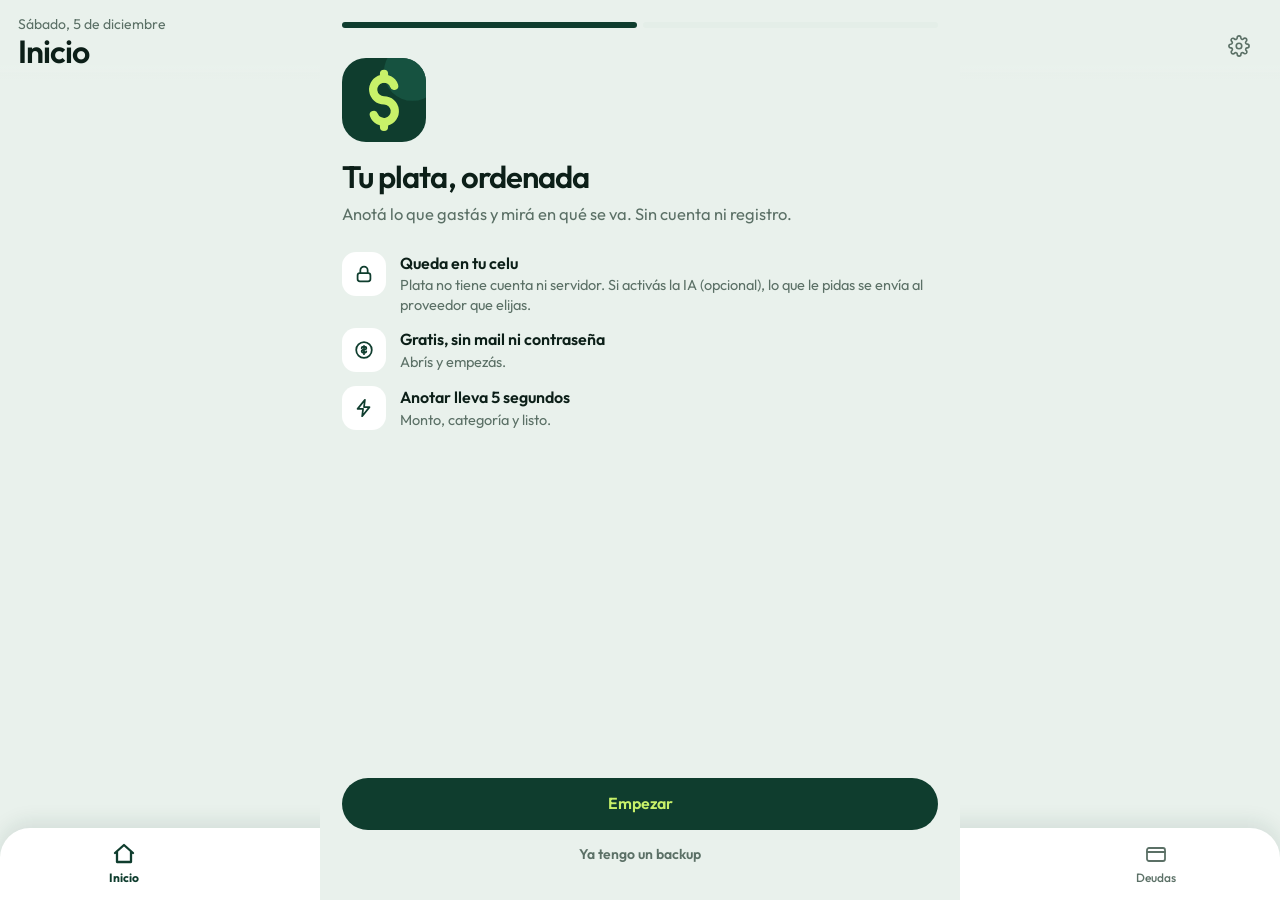
==== commit d892606e: "Inicio ordenado (tu plata hoy, este mes, proximos pagos, con otras personas), navegacion Inicio-Movi" ====
--- a/index.html
+++ b/index.html
@@ -34,16 +34,16 @@
 <main id="main"></main>
 </div>
 
-<nav class="tabs" id="tabs">
+<nav class="tabs" id="tabs" aria-label="Secciones">
   <button data-act="tab" data-v="home"><svg viewBox="0 0 24 24"><path d="M3 11l9-8 9 8M5 10v10h14V10"/></svg><span>Inicio</span></button>
+  <button data-act="tab" data-v="mov"><svg viewBox="0 0 24 24"><rect x="3" y="5" width="18" height="16" rx="2.5"/><path d="M3 10h18M8 3v4M16 3v4"/></svg><span>Movimientos</span></button>
+  <button class="add-center" data-act="addtx" aria-label="Anotar un gasto o ingreso"><span class="plus"><svg viewBox="0 0 24 24"><path d="M12 5v14M5 12h14"/></svg></span><span class="add-label">Anotar</span></button>
+  <button data-act="tab" data-v="shared"><svg viewBox="0 0 24 24"><circle cx="9" cy="8" r="3.5"/><path d="M2.5 20c.5-3.5 3-5.5 6.5-5.5s6 2 6.5 5.5M16 4.8a3.5 3.5 0 0 1 0 6.4M18 14.8c2 .6 3.3 2.2 3.5 5.2"/></svg><span>Compartidos</span></button>
   <button data-act="tab" data-v="debts"><svg viewBox="0 0 24 24"><rect x="3" y="6" width="18" height="13" rx="2"/><path d="M3 10h18"/></svg><span>Deudas</span></button>
-  <button class="add-center" data-act="addtx" aria-label="Anotar un gasto o ingreso"><span class="plus"><svg viewBox="0 0 24 24"><path d="M12 5v14M5 12h14"/></svg></span><span class="add-label">Anotar</span></button>
-  <button data-act="tab" data-v="split"><svg viewBox="0 0 24 24"><path d="M6 3h12v18l-3-2-3 2-3-2-3 2zM9 8h6M9 12h6"/></svg><span>Dividir</span></button>
-  <button data-act="tab" data-v="groups"><svg viewBox="0 0 24 24"><circle cx="9" cy="8" r="3.5"/><path d="M2.5 20c.5-3.5 3-5.5 6.5-5.5s6 2 6.5 5.5M16 4.8a3.5 3.5 0 0 1 0 6.4M18 14.8c2 .6 3.3 2.2 3.5 5.2"/></svg><span>Grupos</span></button>
 </nav>
 
 <div id="overlay" class="overlay" hidden>
-  <div class="sheet" role="dialog" aria-modal="true">
+  <div class="sheet" role="dialog" aria-modal="true" aria-labelledby="sheet-title">
     <div class="sheet-head"><h2 id="sheet-title"></h2><button class="icon-btn" data-act="close" aria-label="Cerrar">✕</button></div>
     <div id="sheet-body"></div>
   </div>
@@ -52,6 +52,7 @@
   <div class="chat-head"><button class="icon-btn" data-act="chatclose" aria-label="Volver">‹</button><b>Asistente</b>
     <span class="top-actions"><button class="icon-btn" data-act="chatclear" aria-label="Nueva conversación">↺</button><button class="icon-btn" data-act="cfg" aria-label="Configurar">⚙</button></span></div>
   <div id="chat-log" class="chat-log"></div>
+  <p id="chat-note" class="chat-note"></p>
   <div id="chat-att" class="chat-att" hidden></div>
   <form id="chat-form" class="chat-form"><label class="icon-btn att-btn" title="Adjuntar foto o PDF" aria-label="Adjuntar foto o PDF"><input type="file" id="chat-file" accept="image/*,application/pdf" hidden><svg viewBox="0 0 24 24" width="24" height="24" fill="none" stroke="currentColor" stroke-width="1.8" stroke-linecap="round" stroke-linejoin="round"><path d="M4 8h3l2-3h6l2 3h3v11H4z"/><circle cx="12" cy="13" r="3.5"/></svg></label><input id="chat-input" type="text" placeholder="Escribí o dictá…" autocomplete="off" enterkeyhint="send"><button id="chat-send" class="btn">Enviar</button></form>
 </section>
--- a/styles.css
+++ b/styles.css
@@ -347,6 +347,17 @@
 .saveerr[hidden]{display:none}.saveerr .btn{min-height:40px}.saveerr .btn.ghost{color:var(--bg);box-shadow:inset 0 0 0 1.5px currentColor}
 .insight .info{min-width:28px;min-height:28px;border-radius:50%;font-size:14px;color:inherit;opacity:.8;vertical-align:baseline}
 .cmp3{display:grid;grid-template-columns:1fr auto auto;gap:6px 14px;font-size:14.5px;margin:8px 0}.cmp3 .h{color:var(--muted);font-size:12.5px;text-align:right}.cmp3 .n{text-align:right;font-weight:600}
+.csvprev{border-collapse:collapse;font-size:12.5px;width:100%}.csvprev td{padding:4px 8px;border:1px solid var(--line);white-space:nowrap;color:var(--muted)}
+.cmpdup{display:grid;gap:8px}
+.chat-note{margin:0;padding:6px 14px 0;font-size:12px;line-height:1.35;color:var(--muted)}
+.card .insight{font-size:14px;margin:8px 0 0;color:var(--muted)}.card .insight b{font-weight:700}
+/* carga rápida */
+details.more{margin:2px 0}details.more>summary{min-height:44px;display:flex;align-items:center;gap:6px;cursor:pointer;font-weight:600;color:var(--muted);list-style:none}
+details.more>summary::-webkit-details-marker{display:none}details.more>summary::before{content:"▸";font-size:12px}details.more[open]>summary::before{content:"▾"}
+.morebody{display:grid;gap:14px;padding:4px 0 8px}
+.stickybar{position:sticky;bottom:0;z-index:3;background:linear-gradient(transparent,var(--bg) 14px);padding:14px 0 calc(8px + env(safe-area-inset-bottom));display:grid;gap:8px}
+.rcards[hidden]{display:none}.rc.cursel{width:100%;border-radius:22px;background:var(--surface);box-shadow:inset 0 0 0 1.5px var(--line)}.rc.cursel .chg{color:var(--accent);font-weight:600;font-size:14px;margin-left:auto}
+.toast .toastbtn{margin-left:8px;color:var(--lime);font-weight:700;text-decoration:underline;min-height:32px;padding:0 6px}
 main.still>*{animation:none!important}
 .back{min-height:46px;display:inline-flex;align-items:center}
 :focus-visible{outline:3px solid var(--c1);outline-offset:2px}
